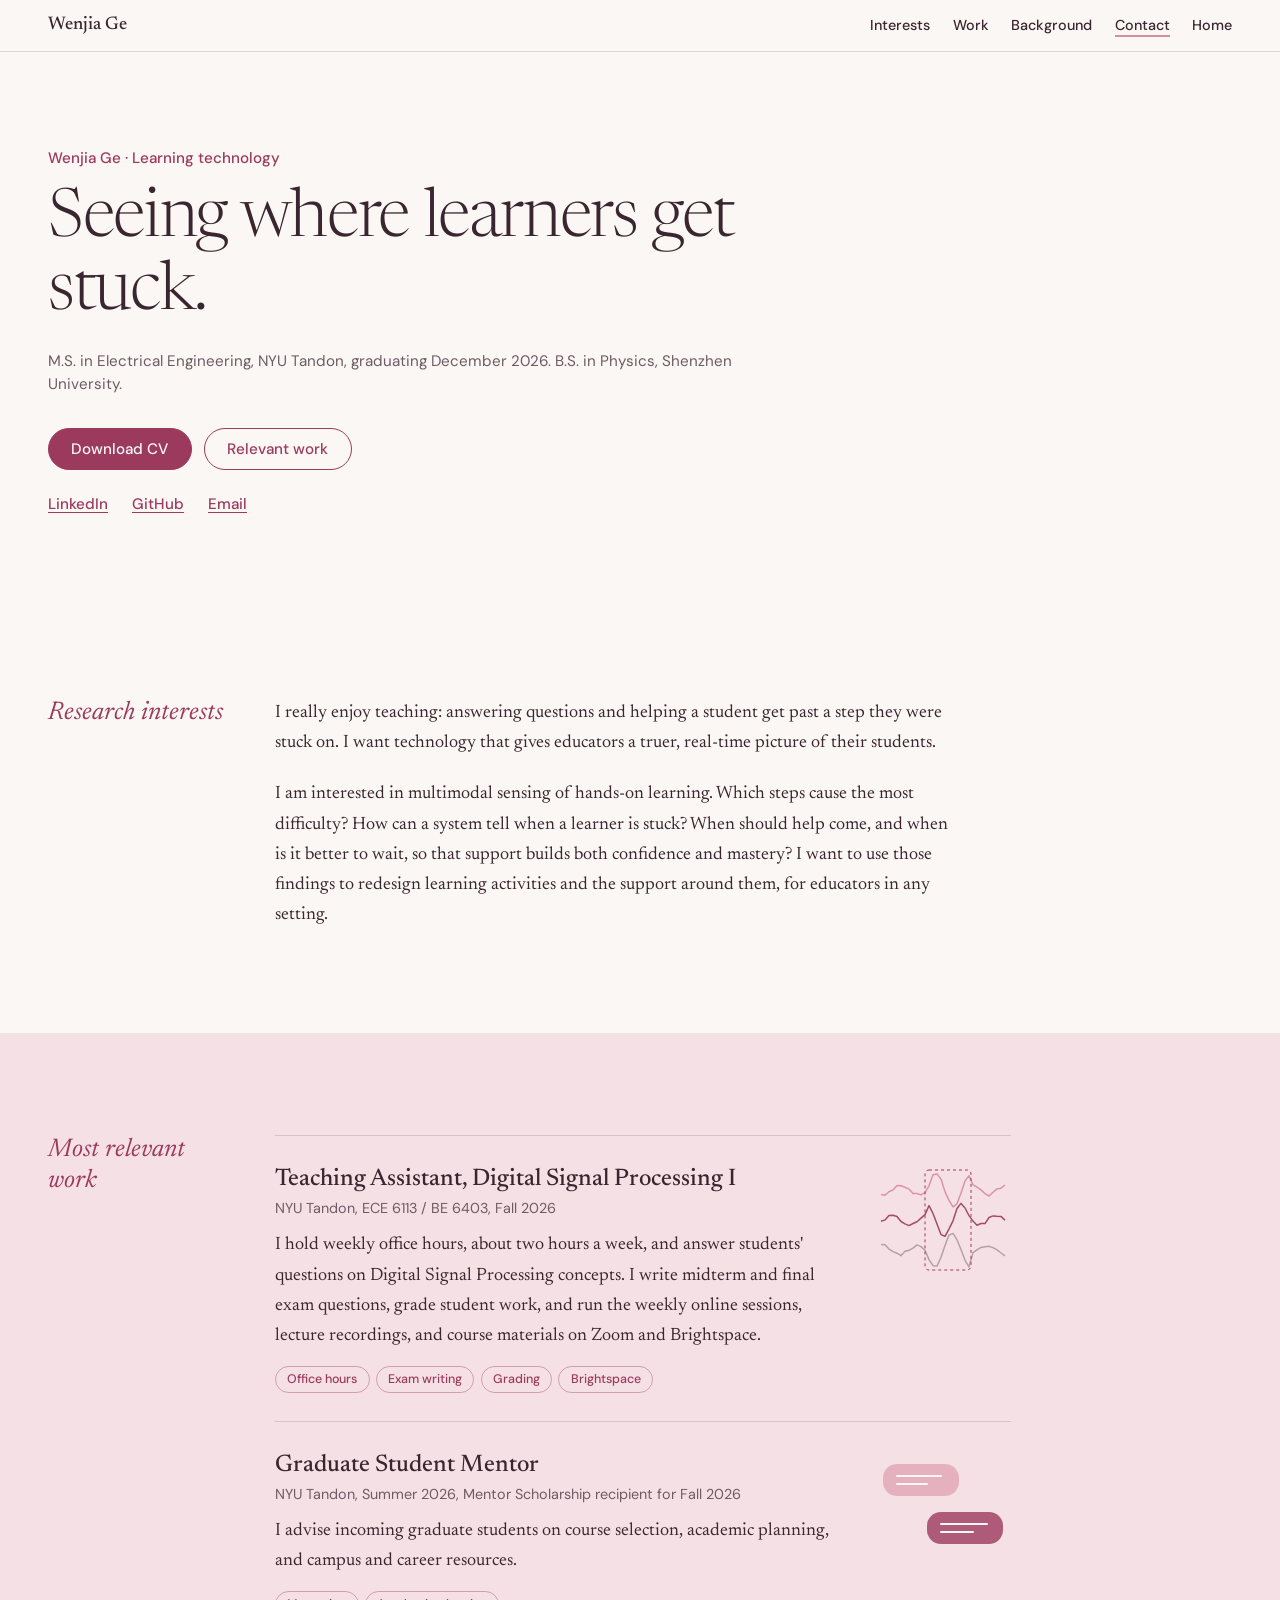
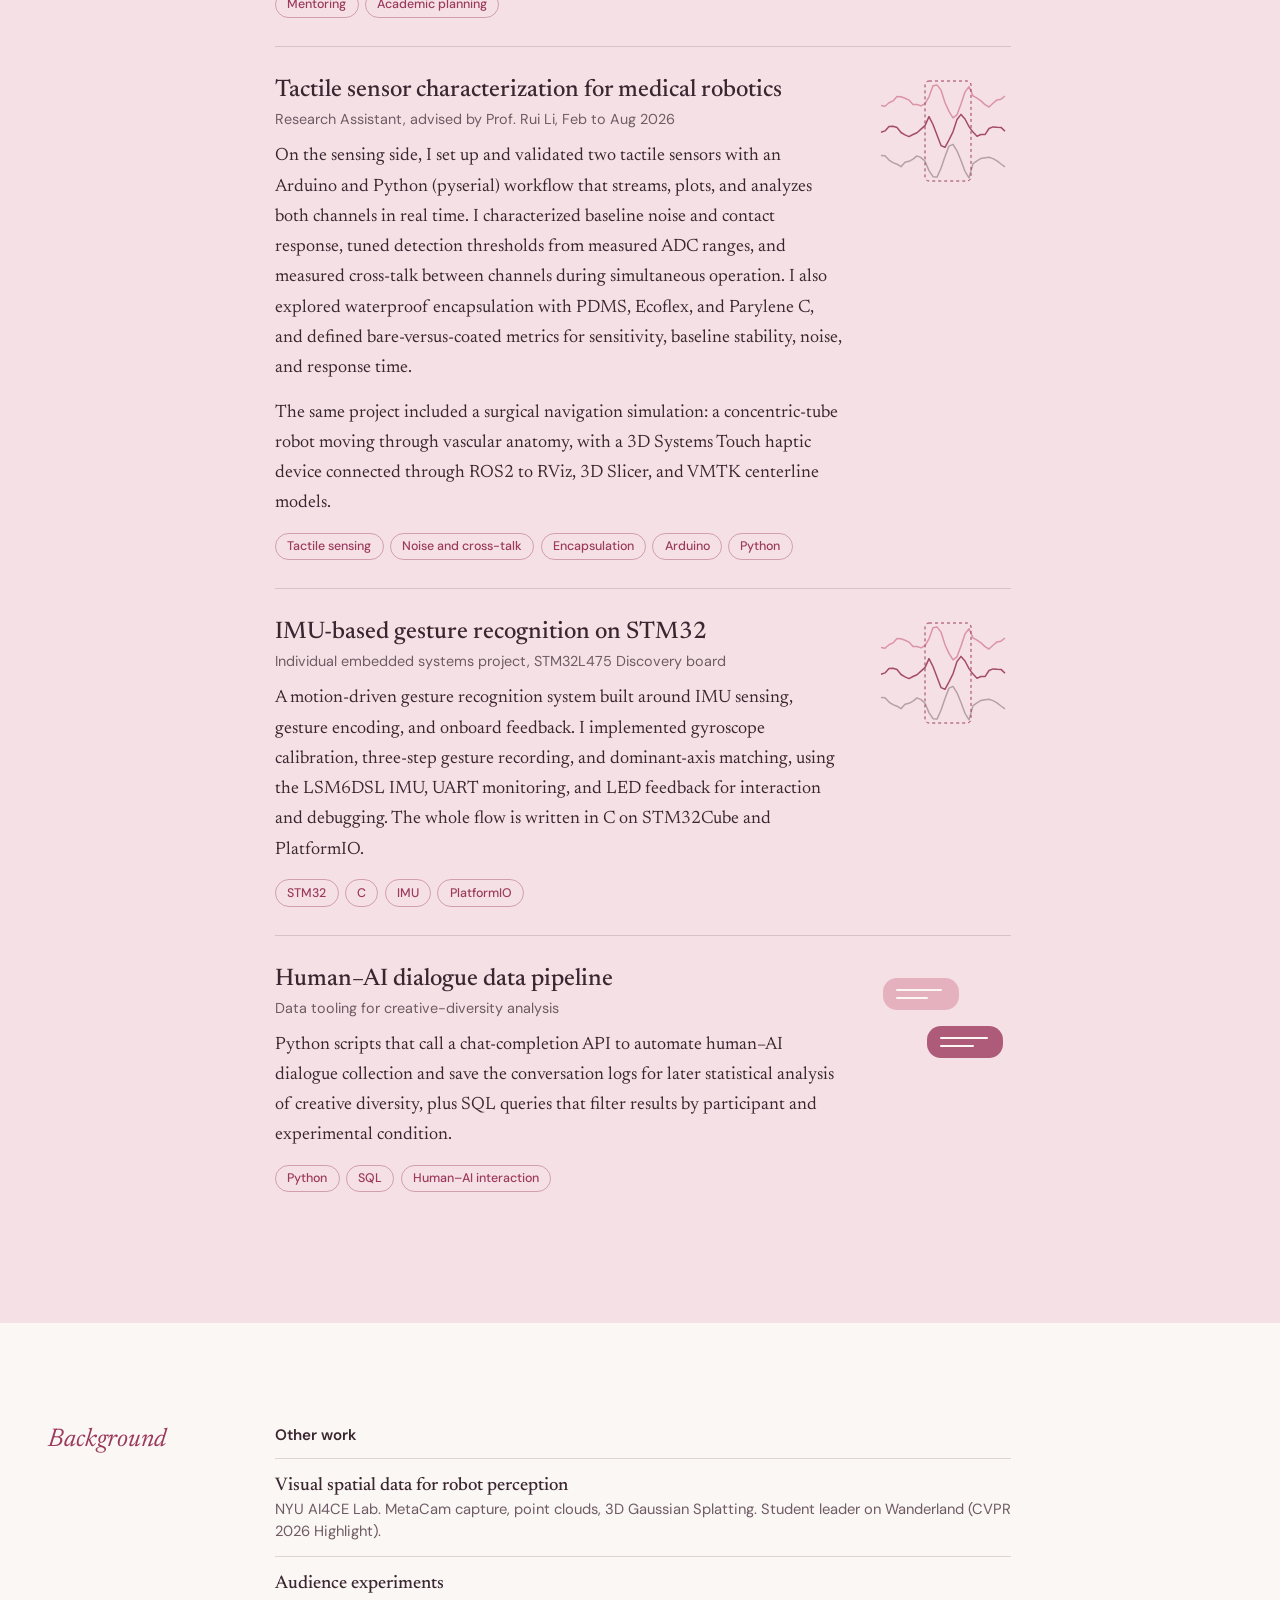
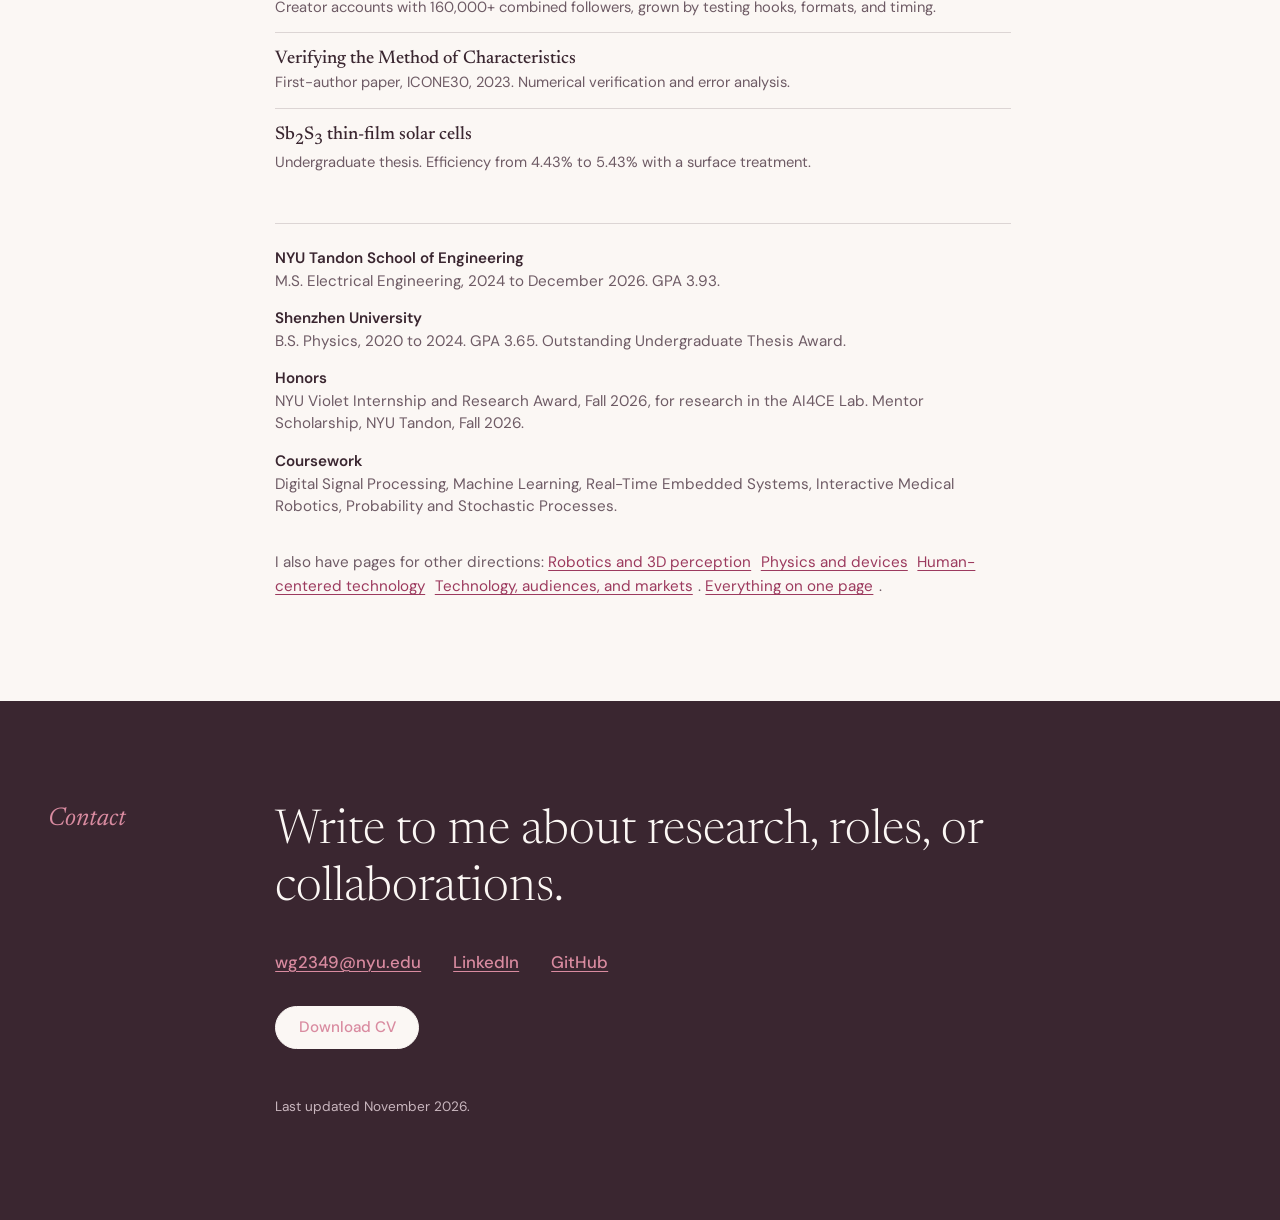
==== education/index.html @ e19b7e1d "Add research direction pages with matching CVs; make home page neutral Co-Authored-By: Claude Opus 5" ====
<!doctype html>
<html lang="en">
<head>
  <meta charset="utf-8">
  <meta name="viewport" content="width=device-width, initial-scale=1">
  <title>Wenjia Ge · Learning technology</title>
  <meta name="description" content="Wenjia Ge: Sensing when learners get stuck in hands-on work, and when help should come.">
  <meta name="theme-color" content="#FBF7F4">
  <meta property="og:type" content="website">
  <meta property="og:title" content="Wenjia Ge · Learning technology">
  <meta property="og:description" content="Wenjia Ge: Sensing when learners get stuck in hands-on work, and when help should come.">
  <link rel="icon" href="data:image/svg+xml,%3Csvg xmlns='http://www.w3.org/2000/svg' viewBox='0 0 32 32'%3E%3Ccircle cx='16' cy='16' r='9' fill='%23D98BA0'/%3E%3C/svg%3E">
  <link rel="preconnect" href="https://fonts.googleapis.com">
  <link rel="preconnect" href="https://fonts.gstatic.com" crossorigin>
  <link href="https://fonts.googleapis.com/css2?family=DM+Sans:wght@400;500;600&family=Newsreader:ital,opsz,wght@0,6..72,300..600;1,6..72,300..600&display=swap" rel="stylesheet">
  <link rel="stylesheet" href="../style.css">
  <script src="../script.js" defer></script>
</head>
<body>
  <a class="skip" href="#main">Skip to content</a>

  <header class="nav">
    <div class="nav__inner">
      <a class="nav__name" href="../">Wenjia Ge</a>
      <nav aria-label="Primary">
        <ul>
          <li><a href="#interests">Interests</a></li>
          <li><a href="#work">Work</a></li>
          <li><a href="#background">Background</a></li>
          <li><a href="#contact">Contact</a></li>
          <li><a href="../">Home</a></li>
        </ul>
      </nav>
    </div>
  </header>

  <main id="main">

    <section class="hero hero--page" id="top">
      <div class="hero__text">
        <p class="hero__kicker">Wenjia Ge · Learning technology</p>
        <h1 class="h1--page">Seeing where learners get stuck.</h1>
        <p class="hero__meta">M.S. in Electrical Engineering, NYU Tandon, graduating December 2026. B.S. in Physics, Shenzhen University.</p>
        <div class="hero__actions">
          <a class="btn btn--solid" href="../cv/education/Wenjia_Ge_CV.pdf">Download CV</a>
          <a class="btn btn--line" href="#work">Relevant work</a>
        </div>
        <p class="hero__links">
          <a href="https://www.linkedin.com/in/wenjia-ge" rel="noopener">LinkedIn</a>
          <a href="https://github.com/Wenjia-Ge" rel="noopener">GitHub</a>
          <a data-email href="#contact">Email</a>
        </p>
      </div>
    </section>

    <section class="band" id="interests" aria-labelledby="interests-title">
      <div class="wrap">
        <h2 class="rail" id="interests-title">Research interests</h2>
        <div class="content prose">
            <p>I really enjoy teaching: answering questions and helping a student get past a step they were stuck on. I want technology that gives educators a truer, real-time picture of their students.</p>
            <p>I am interested in multimodal sensing of hands-on learning. Which steps cause the most difficulty? How can a system tell when a learner is stuck? When should help come, and when is it better to wait, so that support builds both confidence and mastery? I want to use those findings to redesign learning activities and the support around them, for educators in any setting.</p>
        </div>
      </div>
    </section>

    <section class="band band--blush" id="work" aria-labelledby="work-title">
      <div class="wrap">
        <h2 class="rail" id="work-title">Most relevant work</h2>
        <div class="content">
          <article class="entry">
            <div>
              <h3>Teaching Assistant, Digital Signal Processing I</h3>
              <p class="entry__meta">NYU Tandon, ECE 6113 / BE 6403, Fall 2026</p>
              <p>I hold weekly office hours, about two hours a week, and answer students' questions on Digital Signal Processing concepts. I write midterm and final exam questions, grade student work, and run the weekly online sessions, lecture recordings, and course materials on Zoom and Brightspace.</p>
              <ul class="tags"><li>Office hours</li><li>Exam writing</li><li>Grading</li><li>Brightspace</li></ul>
            </div>
            <svg class="motif" data-motif="imu" viewBox="0 0 136 112" aria-hidden="true"></svg>
          </article>

          <article class="entry">
            <div>
              <h3>Graduate Student Mentor</h3>
              <p class="entry__meta">NYU Tandon, Summer 2026, Mentor Scholarship recipient for Fall 2026</p>
              <p>I advise incoming graduate students on course selection, academic planning, and campus and career resources.</p>
              <ul class="tags"><li>Mentoring</li><li>Academic planning</li></ul>
            </div>
            <svg class="motif" data-motif="dialogue" viewBox="0 0 136 112" aria-hidden="true"></svg>
          </article>

          <article class="entry">
            <div>
              <h3>Tactile sensor characterization for medical robotics</h3>
              <p class="entry__meta">Research Assistant, advised by Prof. Rui Li, Feb to Aug 2026</p>
              <p>On the sensing side, I set up and validated two tactile sensors with an Arduino and Python (pyserial) workflow that streams, plots, and analyzes both channels in real time. I characterized baseline noise and contact response, tuned detection thresholds from measured ADC ranges, and measured cross-talk between channels during simultaneous operation. I also explored waterproof encapsulation with PDMS, Ecoflex, and Parylene C, and defined bare-versus-coated metrics for sensitivity, baseline stability, noise, and response time.</p>
              <p>The same project included a surgical navigation simulation: a concentric-tube robot moving through vascular anatomy, with a 3D Systems Touch haptic device connected through ROS2 to RViz, 3D Slicer, and VMTK centerline models.</p>
              <ul class="tags"><li>Tactile sensing</li><li>Noise and cross-talk</li><li>Encapsulation</li><li>Arduino</li><li>Python</li></ul>
            </div>
            <svg class="motif" data-motif="imu" viewBox="0 0 136 112" aria-hidden="true"></svg>
          </article>

          <article class="entry">
            <div>
              <h3>IMU-based gesture recognition on STM32</h3>
              <p class="entry__meta">Individual embedded systems project, STM32L475 Discovery board</p>
              <p>A motion-driven gesture recognition system built around IMU sensing, gesture encoding, and onboard feedback. I implemented gyroscope calibration, three-step gesture recording, and dominant-axis matching, using the LSM6DSL IMU, UART monitoring, and LED feedback for interaction and debugging. The whole flow is written in C on STM32Cube and PlatformIO.</p>
              <ul class="tags"><li>STM32</li><li>C</li><li>IMU</li><li>PlatformIO</li></ul>
            </div>
            <svg class="motif" data-motif="imu" viewBox="0 0 136 112" aria-hidden="true"></svg>
          </article>

          <article class="entry">
            <div>
              <h3>Human–AI dialogue data pipeline</h3>
              <p class="entry__meta">Data tooling for creative-diversity analysis</p>
              <p>Python scripts that call a chat-completion API to automate human–AI dialogue collection and save the conversation logs for later statistical analysis of creative diversity, plus SQL queries that filter results by participant and experimental condition.</p>
              <ul class="tags"><li>Python</li><li>SQL</li><li>Human–AI interaction</li></ul>
            </div>
            <svg class="motif" data-motif="dialogue" viewBox="0 0 136 112" aria-hidden="true"></svg>
          </article>
        </div>
      </div>
    </section>

    <section class="band" id="background" aria-labelledby="background-title">
      <div class="wrap">
        <h2 class="rail" id="background-title">Background</h2>
        <div class="content">
          <h3 class="subhead">Other work</h3>
          <ul class="others">
            <li><h3>Visual spatial data for robot perception</h3><p>NYU AI4CE Lab. MetaCam capture, point clouds, 3D Gaussian Splatting. Student leader on Wanderland (CVPR 2026 Highlight).</p></li>
            <li><h3>Audience experiments</h3><p>Creator accounts with 160,000+ combined followers, grown by testing hooks, formats, and timing.</p></li>
            <li><h3>Verifying the Method of Characteristics</h3><p>First-author paper, ICONE30, 2023. Numerical verification and error analysis.</p></li>
            <li><h3>Sb<sub>2</sub>S<sub>3</sub> thin-film solar cells</h3><p>Undergraduate thesis. Efficiency from 4.43% to 5.43% with a surface treatment.</p></li>
          </ul>
            <dl class="facts">
              <div><dt>NYU Tandon School of Engineering</dt><dd>M.S. Electrical Engineering, 2024 to December 2026. GPA 3.93.</dd></div>
              <div><dt>Shenzhen University</dt><dd>B.S. Physics, 2020 to 2024. GPA 3.65. Outstanding Undergraduate Thesis Award.</dd></div>
              <div><dt>Honors</dt><dd>NYU Violet Internship and Research Award, Fall 2026, for research in the AI4CE Lab. Mentor Scholarship, NYU Tandon, Fall 2026.</dd></div>
              <div><dt>Coursework</dt><dd>Digital Signal Processing, Machine Learning, Real-Time Embedded Systems, Interactive Medical Robotics, Probability and Stochastic Processes.</dd></div>
            </dl>
          <p class="also">I also have pages for other directions: <a href="../robotics/">Robotics and 3D perception</a> <a href="../physics/">Physics and devices</a> <a href="../hci/">Human-centered technology</a> <a href="../marketing/">Technology, audiences, and markets</a>. <a href="../">Everything on one page</a>.</p>
        </div>
      </div>
    </section>

    <section class="band band--plum" id="contact" aria-labelledby="contact-title">
      <div class="wrap">
        <h2 class="rail" id="contact-title">Contact</h2>
        <div class="content">
          <p class="contact__lead">Write to me about research, roles, or collaborations.</p>
          <ul class="contact__links">
            <li><a data-email="show" href="#contact">Email</a><noscript>wg2349 at nyu dot edu</noscript></li>
            <li><a href="https://www.linkedin.com/in/wenjia-ge" rel="noopener">LinkedIn</a></li>
            <li><a href="https://github.com/Wenjia-Ge" rel="noopener">GitHub</a></li>
          </ul>
          <p class="contact__files">
            <a class="btn btn--cream" href="../cv/education/Wenjia_Ge_CV.pdf">Download CV</a>
          </p>
          <p class="foot">Last updated November 2026.</p>
        </div>
      </div>
    </section>

  </main>
</body>
</html>
---- style.css ----
/* Tokens */
:root {
  --cream: #FBF7F4;
  --blush: #F5E1E5;
  --rose: #D98BA0;
  --rose-ink: #9C3A5E;
  --plum: #3A2630;
  --mauve: #6E5B65;
  --line: rgba(58, 38, 48, 0.16);
  --serif: "Newsreader", Georgia, "Times New Roman", serif;
  --sans: "DM Sans", system-ui, -apple-system, "Segoe UI", sans-serif;
  --rail: 11rem;
  --gutter: clamp(1.25rem, 4vw, 3rem);
  --maxw: 80rem;
  --nav-h: 3.6rem;
}

/* Base */
*, *::before, *::after { box-sizing: border-box; }

html {
  -webkit-text-size-adjust: 100%;
  scroll-padding-top: calc(var(--nav-h) + 1rem);
}

@media (prefers-reduced-motion: no-preference) {
  html { scroll-behavior: smooth; }
}

body {
  margin: 0;
  background: var(--cream);
  color: var(--plum);
  font: 400 1.125rem/1.68 var(--serif);
  font-optical-sizing: auto;
  -webkit-font-smoothing: antialiased;
}

h1, h2, h3, p, ul, ol, dl, dd, figure, blockquote { margin: 0; }
ul, ol { padding: 0; list-style: none; }

a {
  color: var(--rose-ink);
  text-decoration-thickness: 1px;
  text-underline-offset: 0.2em;
}
a:hover { text-decoration-thickness: 2px; }

:focus-visible {
  outline: 2px solid var(--rose-ink);
  outline-offset: 3px;
  border-radius: 2px;
}
.band--plum :focus-visible { outline-color: var(--rose); }

[hidden] { display: none !important; }

.sr {
  position: absolute;
  width: 1px;
  height: 1px;
  overflow: hidden;
  clip: rect(0 0 0 0);
  white-space: nowrap;
}

.skip {
  position: absolute;
  left: 1rem;
  top: -4rem;
  z-index: 20;
  padding: 0.6rem 1rem;
  background: var(--plum);
  color: var(--cream);
  font: 500 0.9rem var(--sans);
  border-radius: 999px;
}
.skip:focus { top: 0.75rem; }

/* Navigation */
.nav {
  position: sticky;
  top: 0;
  z-index: 10;
  padding: 0.85rem var(--gutter);
  background: rgba(251, 247, 244, 0.92);
  -webkit-backdrop-filter: blur(8px);
  backdrop-filter: blur(8px);
  border-bottom: 1px solid var(--line);
}

.nav__inner {
  max-width: var(--maxw);
  margin: 0 auto;
  display: flex;
  flex-wrap: wrap;
  align-items: center;
  justify-content: space-between;
  gap: 0.4rem 2rem;
}

.nav__name {
  font: 500 1.15rem/1.2 var(--serif);
  color: var(--plum);
  text-decoration: none;
}

.nav ul {
  display: flex;
  gap: 1.4rem;
  font: 500 0.9rem/1.2 var(--sans);
}

.nav ul a {
  display: inline-block;
  padding: 0.2rem 0;
  color: var(--plum);
  text-decoration: none;
}
.nav ul a:hover { color: var(--rose-ink); }
.nav ul a[aria-current="true"] { box-shadow: inset 0 -2px var(--rose); }

/* Hero */
.hero {
  max-width: var(--maxw);
  margin: 0 auto;
  min-height: min(46rem, calc(100svh - var(--nav-h)));
  padding: clamp(2.5rem, 7vw, 5rem) var(--gutter) clamp(3rem, 7vw, 5rem);
  display: grid;
  grid-template-columns: minmax(0, 1.05fr) minmax(0, 1fr);
  align-items: center;
  gap: 2rem clamp(1.5rem, 4vw, 3rem);
}

.hero h1 {
  font: 300 clamp(3.4rem, 9vw, 7rem)/0.95 var(--serif);
  letter-spacing: -0.025em;
  margin-bottom: 1.6rem;
}

.hero__lede {
  max-width: 21em;
  font-size: clamp(1.4rem, 2.6vw, 1.9rem);
  line-height: 1.3;
  margin-bottom: 1rem;
}

.hero__meta {
  font: 400 0.95rem/1.5 var(--sans);
  color: var(--mauve);
}

.hero__actions {
  display: flex;
  flex-wrap: wrap;
  gap: 0.75rem;
  margin-top: 2rem;
}

.hero__links {
  display: flex;
  gap: 1.5rem;
  margin-top: 1.5rem;
  font: 500 0.95rem/1.4 var(--sans);
}

.hero__figure canvas {
  display: block;
  width: 100%;
  height: clamp(22rem, 62vh, 36rem);
}

.hero__figure figcaption {
  max-width: 24em;
  margin-top: 0.5rem;
  font: 400 0.85rem/1.5 var(--sans);
  color: var(--mauve);
}

/* Buttons */
.btn {
  display: inline-flex;
  align-items: center;
  padding: 0.7rem 1.4rem;
  border: 1.5px solid var(--rose-ink);
  border-radius: 999px;
  font: 500 0.95rem/1.2 var(--sans);
  text-decoration: none;
  transition: background-color 0.2s, color 0.2s, border-color 0.2s;
}
.btn--solid { background: var(--rose-ink); color: var(--cream); }
.btn--solid:hover { background: var(--plum); border-color: var(--plum); }
.btn--line { background: transparent; color: var(--rose-ink); }
.btn--line:hover { background: var(--blush); }
.btn--cream { background: var(--cream); border-color: var(--cream); color: var(--plum); }
.btn--cream:hover { background: var(--blush); border-color: var(--blush); }

/* Bands and layout */
.band { padding: clamp(3.5rem, 8vw, 6.5rem) 0; }
.band--blush { background: var(--blush); }
.band--plum { background: var(--plum); color: var(--cream); }
.band--plum a { color: var(--rose); }

.wrap {
  max-width: var(--maxw);
  margin: 0 auto;
  padding: 0 var(--gutter);
  display: grid;
  grid-template-columns: var(--rail) minmax(0, 1fr);
  column-gap: clamp(1.5rem, 4vw, 3.5rem);
}

.rail {
  align-self: start;
  position: sticky;
  top: calc(var(--nav-h) + 1.5rem);
  font: italic 400 1.6rem/1.2 var(--serif);
  color: var(--rose-ink);
}
.band--plum .rail { color: var(--rose); }

.content { max-width: 46rem; }

.prose p + p { margin-top: 1.15em; }
.prose p { max-width: 38em; }

.lead {
  max-width: 34em;
  font-size: 1.3rem;
  line-height: 1.5;
  margin-bottom: 2.5rem;
}

/* About */
.about {
  display: grid;
  grid-template-columns: minmax(0, 1fr) 13rem;
  gap: clamp(1.5rem, 4vw, 3rem);
  align-items: start;
}

.portrait {
  position: relative;
  width: 100%;
  aspect-ratio: 4 / 5;
  display: grid;
  place-items: center;
  overflow: hidden;
  background: var(--blush);
  border-radius: 6.5rem 6.5rem 0.25rem 0.25rem;
}
.portrait span {
  font: italic 300 3.2rem/1 var(--serif);
  color: var(--rose-ink);
}
.portrait img {
  position: absolute;
  inset: 0;
  width: 100%;
  height: 100%;
  object-fit: cover;
}

.facts {
  margin-top: 2.25rem;
  padding-top: 1.5rem;
  border-top: 1px solid var(--line);
  display: grid;
  gap: 1rem;
}
.facts dt { font: 600 0.95rem/1.4 var(--sans); }
.facts dd { font: 400 0.95rem/1.5 var(--sans); color: var(--mauve); }

/* Research entries */
.entry {
  display: grid;
  grid-template-columns: minmax(0, 1fr) 8.5rem;
  gap: 1.5rem 2rem;
  padding: 1.75rem 0;
  border-top: 1px solid var(--line);
}

.entry h3,
.job h3 {
  font: 500 1.5rem/1.25 var(--serif);
  margin-bottom: 0.25rem;
}

.entry__meta,
.job__org {
  font: 400 0.9rem/1.4 var(--sans);
  color: var(--mauve);
  margin-bottom: 0.75rem;
}

.entry p + p,
.entry__meta + p { max-width: 36em; }
.entry > div > p:not(.entry__meta) { max-width: 36em; margin-bottom: 0.9rem; }
.entry > div > p.cite {
  font: 400 0.82rem/1.5 var(--sans);
  color: var(--mauve);
}

.motif {
  display: block;
  width: 100%;
  height: auto;
  align-self: start;
}

.tags {
  display: flex;
  flex-wrap: wrap;
  gap: 0.4rem;
}
.tags li {
  padding: 0.4rem 0.7rem;
  border: 1px solid rgba(156, 58, 94, 0.4);
  border-radius: 999px;
  font: 500 0.78rem/1 var(--sans);
  color: var(--rose-ink);
}

/* Experience and teaching timeline */
.filter {
  display: flex;
  gap: 1.25rem;
  margin-bottom: 1.75rem;
  font: 500 0.95rem/1.2 var(--sans);
}
.filter button {
  padding: 0.35rem 0;
  border: 0;
  border-bottom: 2px solid transparent;
  background: none;
  color: var(--mauve);
  font: inherit;
  cursor: pointer;
}
.filter button:hover { color: var(--plum); }
.filter button[aria-pressed="true"] {
  color: var(--plum);
  border-bottom-color: var(--rose);
}

.job {
  display: grid;
  grid-template-columns: 9rem minmax(0, 1fr);
  gap: 0.5rem 2rem;
  padding: 1.5rem 0;
  border-top: 1px solid var(--line);
}
.job__when {
  margin-top: 0.4rem;
  font: 400 0.9rem/1.5 var(--sans);
  color: var(--mauve);
}
.job p:not(.job__when):not(.job__org) { max-width: 36em; }

/* Creator work */
.pull {
  max-width: 20em;
  margin: 2.25rem 0;
  padding-left: 1.25rem;
  border-left: 3px solid var(--rose);
  font: italic 400 clamp(1.5rem, 3vw, 1.95rem)/1.3 var(--serif);
}

/* Skills */
.skills {
  margin-top: 2.5rem;
  padding-top: 1.5rem;
  border-top: 1px solid var(--line);
  display: grid;
  gap: 1rem;
}
.skills > div {
  display: grid;
  grid-template-columns: 9rem minmax(0, 1fr);
  gap: 0.25rem 2rem;
}
.skills dt { font: 600 0.95rem/1.5 var(--sans); }
.skills dd { font: 400 0.95rem/1.5 var(--sans); color: var(--mauve); max-width: 36em; }

/* Contact */
.contact__lead {
  max-width: 20em;
  margin-bottom: 2rem;
  font: 300 clamp(1.9rem, 4.2vw, 3rem)/1.2 var(--serif);
}
.contact__links {
  display: flex;
  flex-wrap: wrap;
  gap: 0.6rem 2rem;
  margin-bottom: 2rem;
  font: 500 1.05rem/1.4 var(--sans);
}
.contact__files { display: flex; flex-wrap: wrap; gap: 0.75rem; }
.foot {
  margin-top: 3rem;
  font: 400 0.85rem/1.5 var(--sans);
  color: #C9B6BE;
}

/* Small screens */
@media (max-width: 860px) {
  body { font-size: 1.05rem; }

  .nav__inner > nav { width: 100%; min-width: 0; }

  .nav ul {
    width: 100%;
    overflow-x: auto;
    padding-bottom: 0.2rem;
    white-space: nowrap;
  }

  .hero { grid-template-columns: minmax(0, 1fr); min-height: 0; }
  .hero__figure canvas { height: clamp(18rem, 70vw, 26rem); }

  .wrap { grid-template-columns: minmax(0, 1fr); }
  .rail { position: static; margin-bottom: 1.5rem; }

  .about { grid-template-columns: minmax(0, 1fr); }
  .portrait { max-width: 11rem; order: -1; border-radius: 5.5rem 5.5rem 0.25rem 0.25rem; }

  .entry { grid-template-columns: minmax(0, 1fr); }
  .motif { max-width: 8.5rem; }

  .job, .skills > div { grid-template-columns: minmax(0, 1fr); }
}

/* Direction cards on the home page */
.content--wide { max-width: 60rem; }
.dirs {
  display: grid;
  grid-template-columns: repeat(auto-fill, minmax(16rem, 1fr));
  gap: 1rem;
}
.dir {
  display: flex;
  flex-direction: column;
  gap: 0.5rem;
  height: 100%;
  padding: 1.25rem 1.35rem;
  background: var(--cream);
  border: 1px solid var(--line);
  border-radius: 0.9rem;
  color: var(--plum);
  text-decoration: none;
  transition: border-color 0.2s, transform 0.2s;
}
.dir:hover { border-color: var(--rose-ink); transform: translateY(-2px); }
.dir__title { font: 500 1.3rem/1.25 var(--serif); }
.dir__text { font: 400 0.92rem/1.5 var(--sans); color: var(--mauve); flex: 1; }
.dir__go { font: 500 0.88rem/1.3 var(--sans); color: var(--rose-ink); }

/* Direction pages */
.hero--page {
  grid-template-columns: minmax(0, 1fr);
  min-height: 0;
  padding-top: clamp(3rem, 8vw, 6rem);
}
.hero--page .hero__text { max-width: 46rem; }
.hero__kicker {
  margin-bottom: 1rem;
  font: 500 0.95rem/1.4 var(--sans);
  color: var(--rose-ink);
}
.hero h1.h1--page {
  font: 300 clamp(2.4rem, 5.5vw, 4.2rem)/1.08 var(--serif);
  letter-spacing: -0.02em;
  margin-bottom: 1.25rem;
}
.subhead { font: 600 0.95rem/1.4 var(--sans); margin-bottom: 0.75rem; }
.others { display: grid; gap: 0; }
.others li { padding: 0.9rem 0; border-top: 1px solid var(--line); }
.others h3 { font: 500 1.15rem/1.3 var(--serif); }
.others p { font: 400 0.92rem/1.5 var(--sans); color: var(--mauve); }
.also { margin-top: 2rem; font: 400 0.95rem/1.6 var(--sans); color: var(--mauve); }
.also a { margin-right: 0.35rem; }
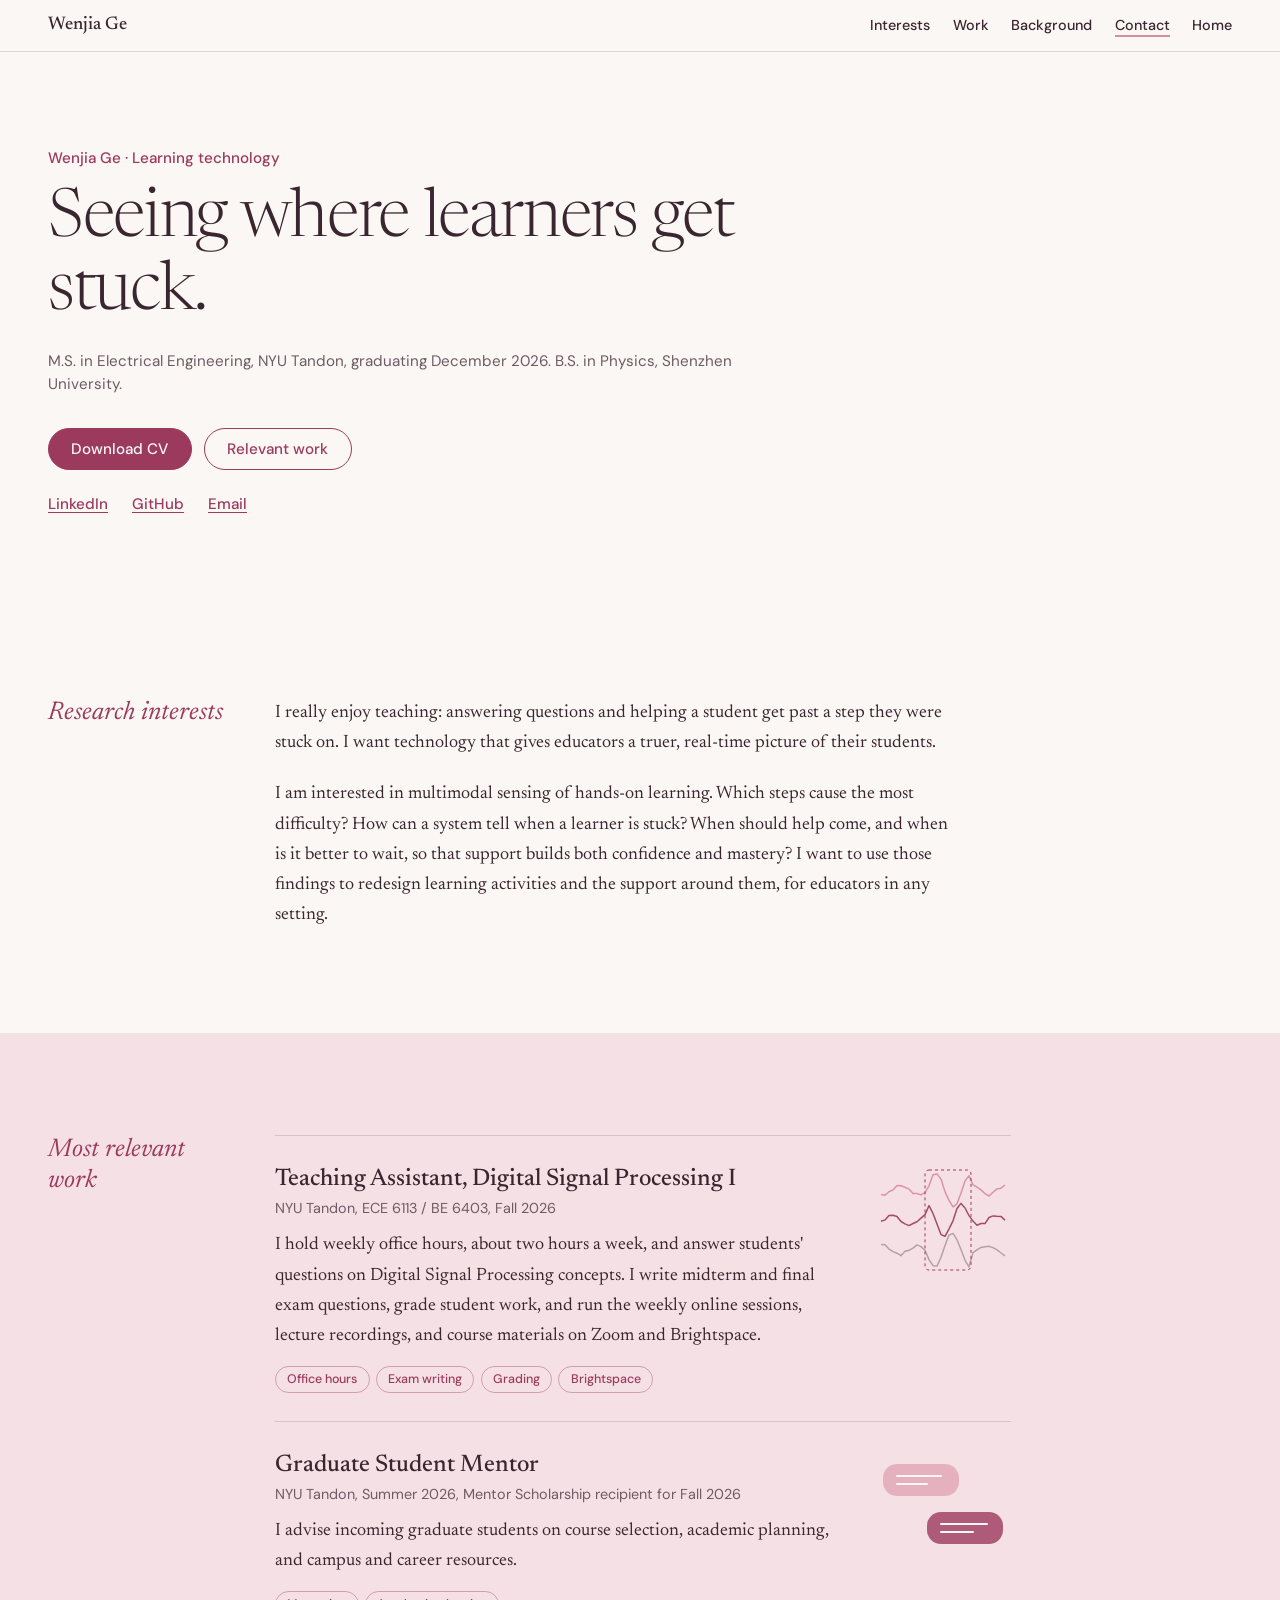
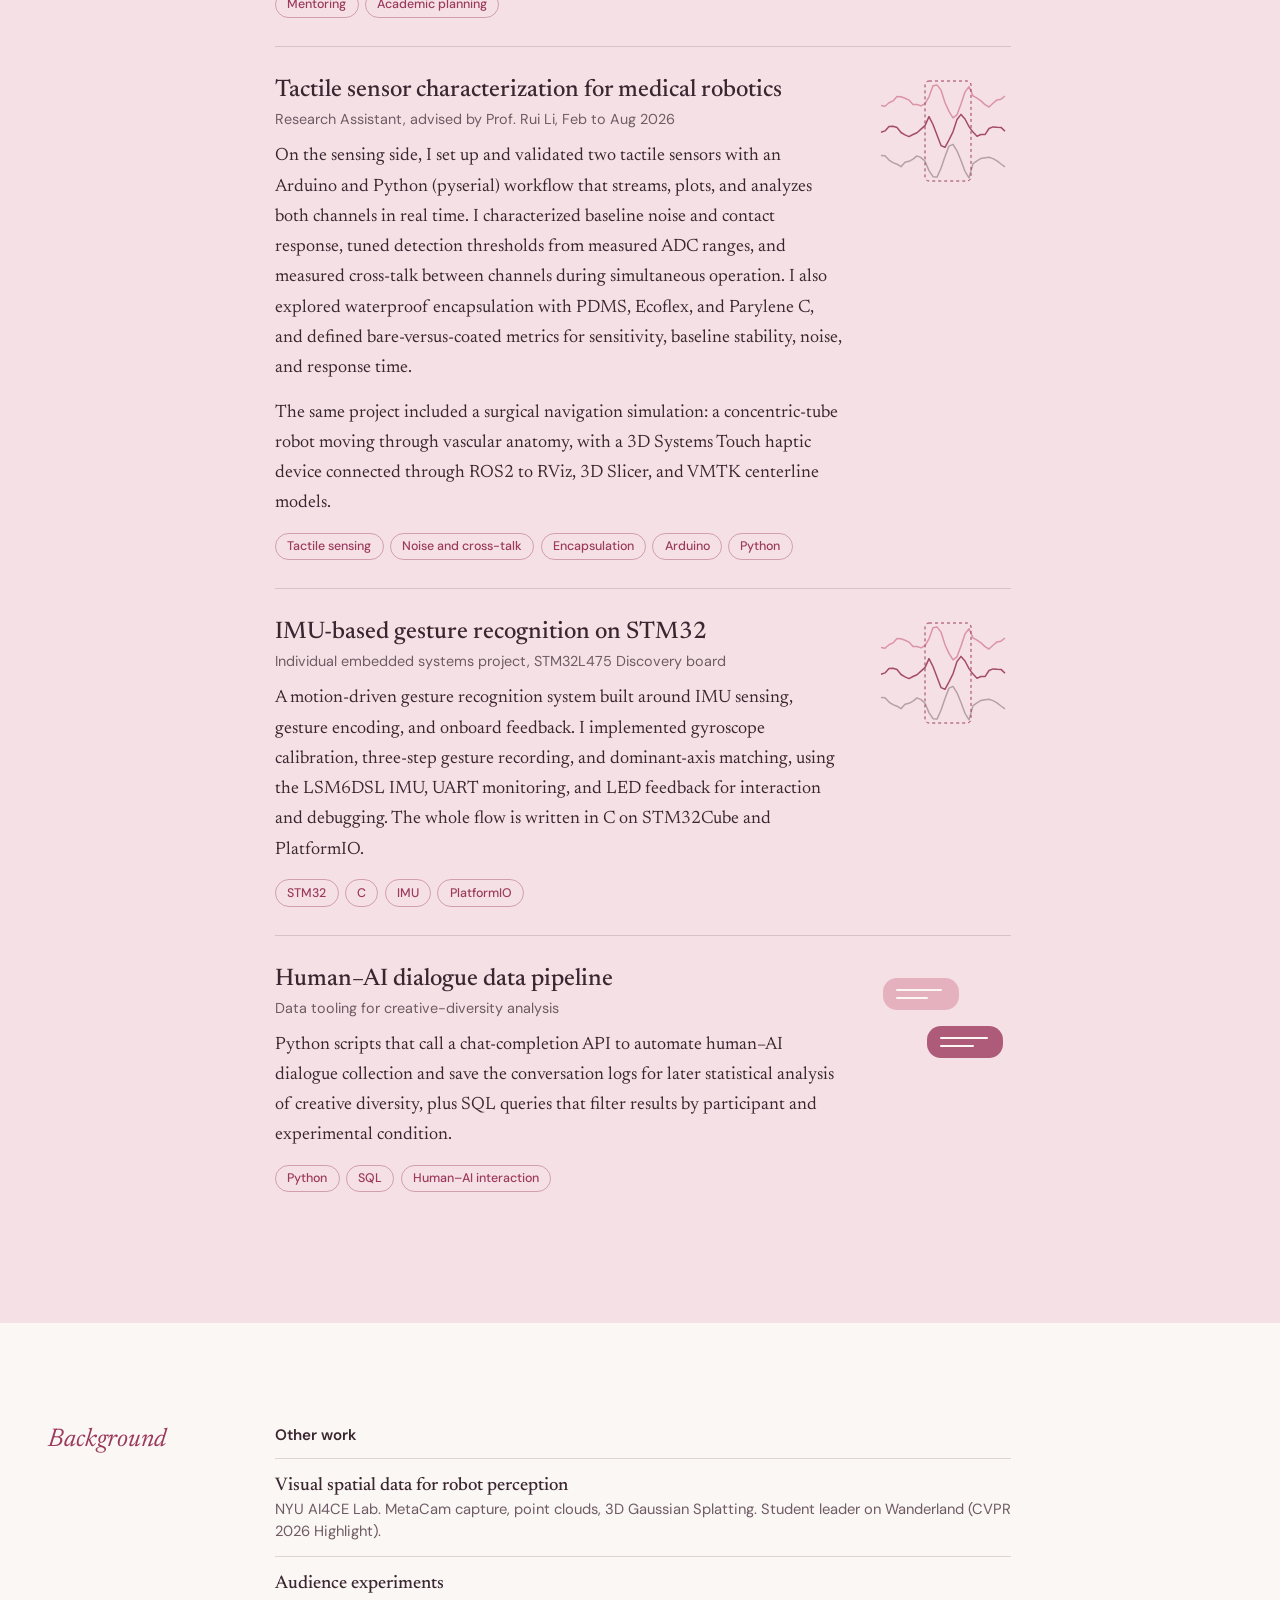
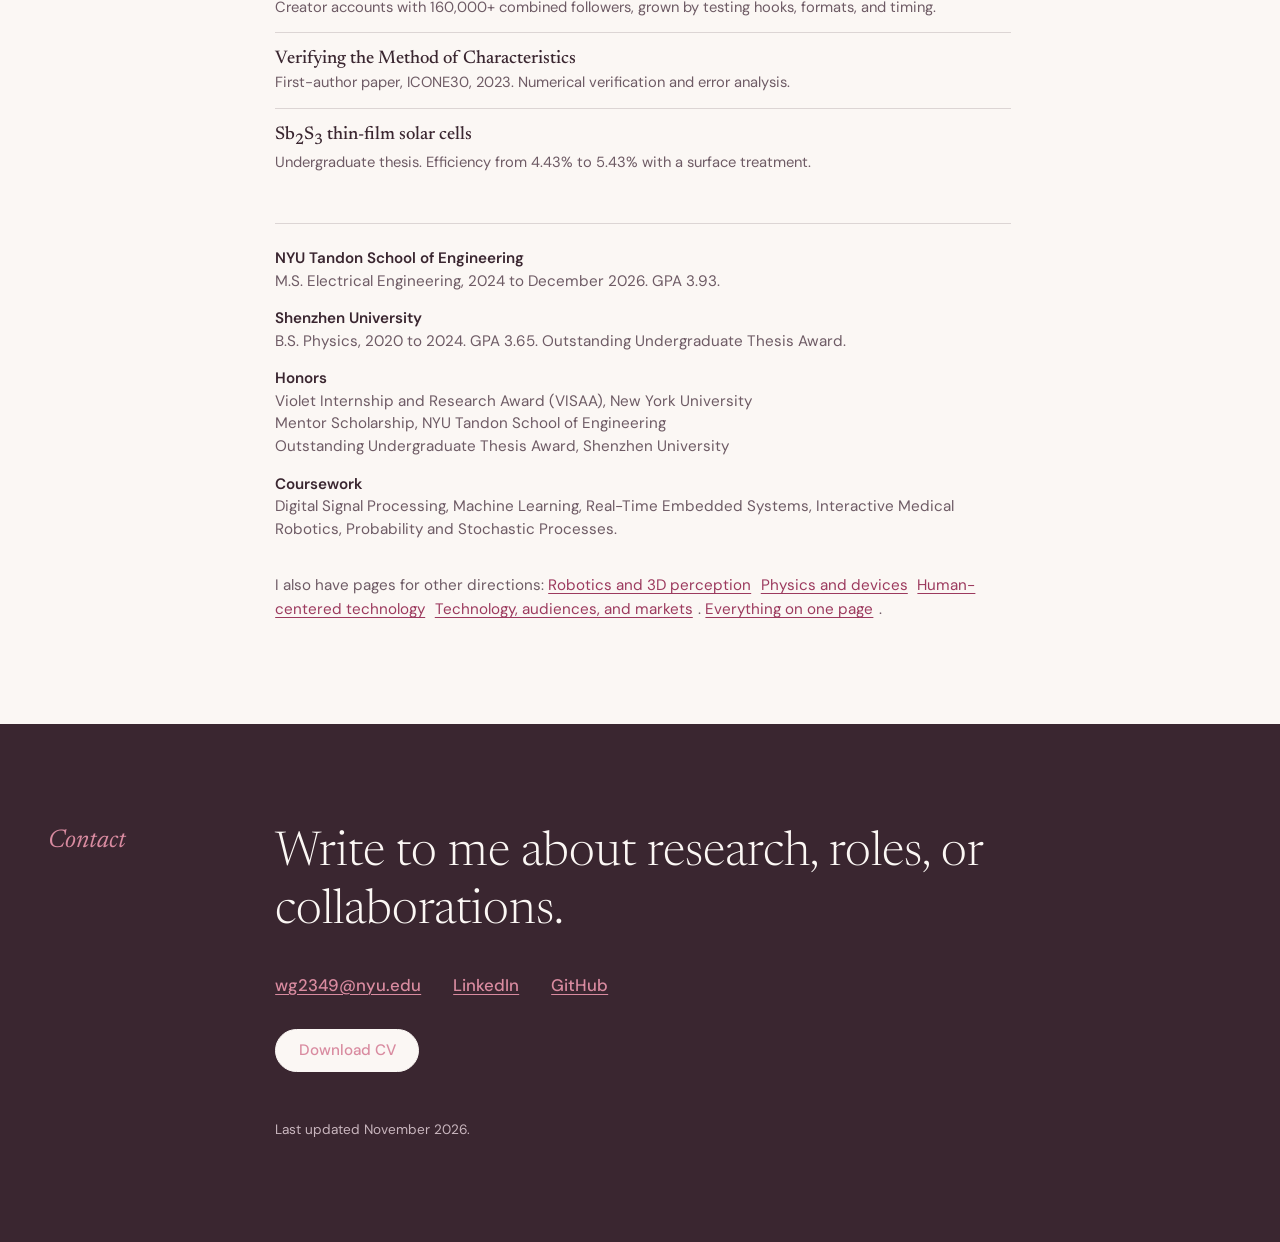
==== commit 0f38d15a: "List honors separately with full names, add undergraduate thesis award Co-Authored-By: Claude Opus 5" ====
--- a/education/index.html
+++ b/education/index.html
@@ -135,7 +135,7 @@
             <dl class="facts">
               <div><dt>NYU Tandon School of Engineering</dt><dd>M.S. Electrical Engineering, 2024 to December 2026. GPA 3.93.</dd></div>
               <div><dt>Shenzhen University</dt><dd>B.S. Physics, 2020 to 2024. GPA 3.65. Outstanding Undergraduate Thesis Award.</dd></div>
-              <div><dt>Honors</dt><dd>NYU Violet Internship and Research Award, Fall 2026, for research in the AI4CE Lab. Mentor Scholarship, NYU Tandon, Fall 2026.</dd></div>
+              <div><dt>Honors</dt><dd>Violet Internship and Research Award (VISAA), New York University</dd><dd>Mentor Scholarship, NYU Tandon School of Engineering</dd><dd>Outstanding Undergraduate Thesis Award, Shenzhen University</dd></div>
               <div><dt>Coursework</dt><dd>Digital Signal Processing, Machine Learning, Real-Time Embedded Systems, Interactive Medical Robotics, Probability and Stochastic Processes.</dd></div>
             </dl>
           <p class="also">I also have pages for other directions: <a href="../robotics/">Robotics and 3D perception</a> <a href="../physics/">Physics and devices</a> <a href="../hci/">Human-centered technology</a> <a href="../marketing/">Technology, audiences, and markets</a>. <a href="../">Everything on one page</a>.</p>
